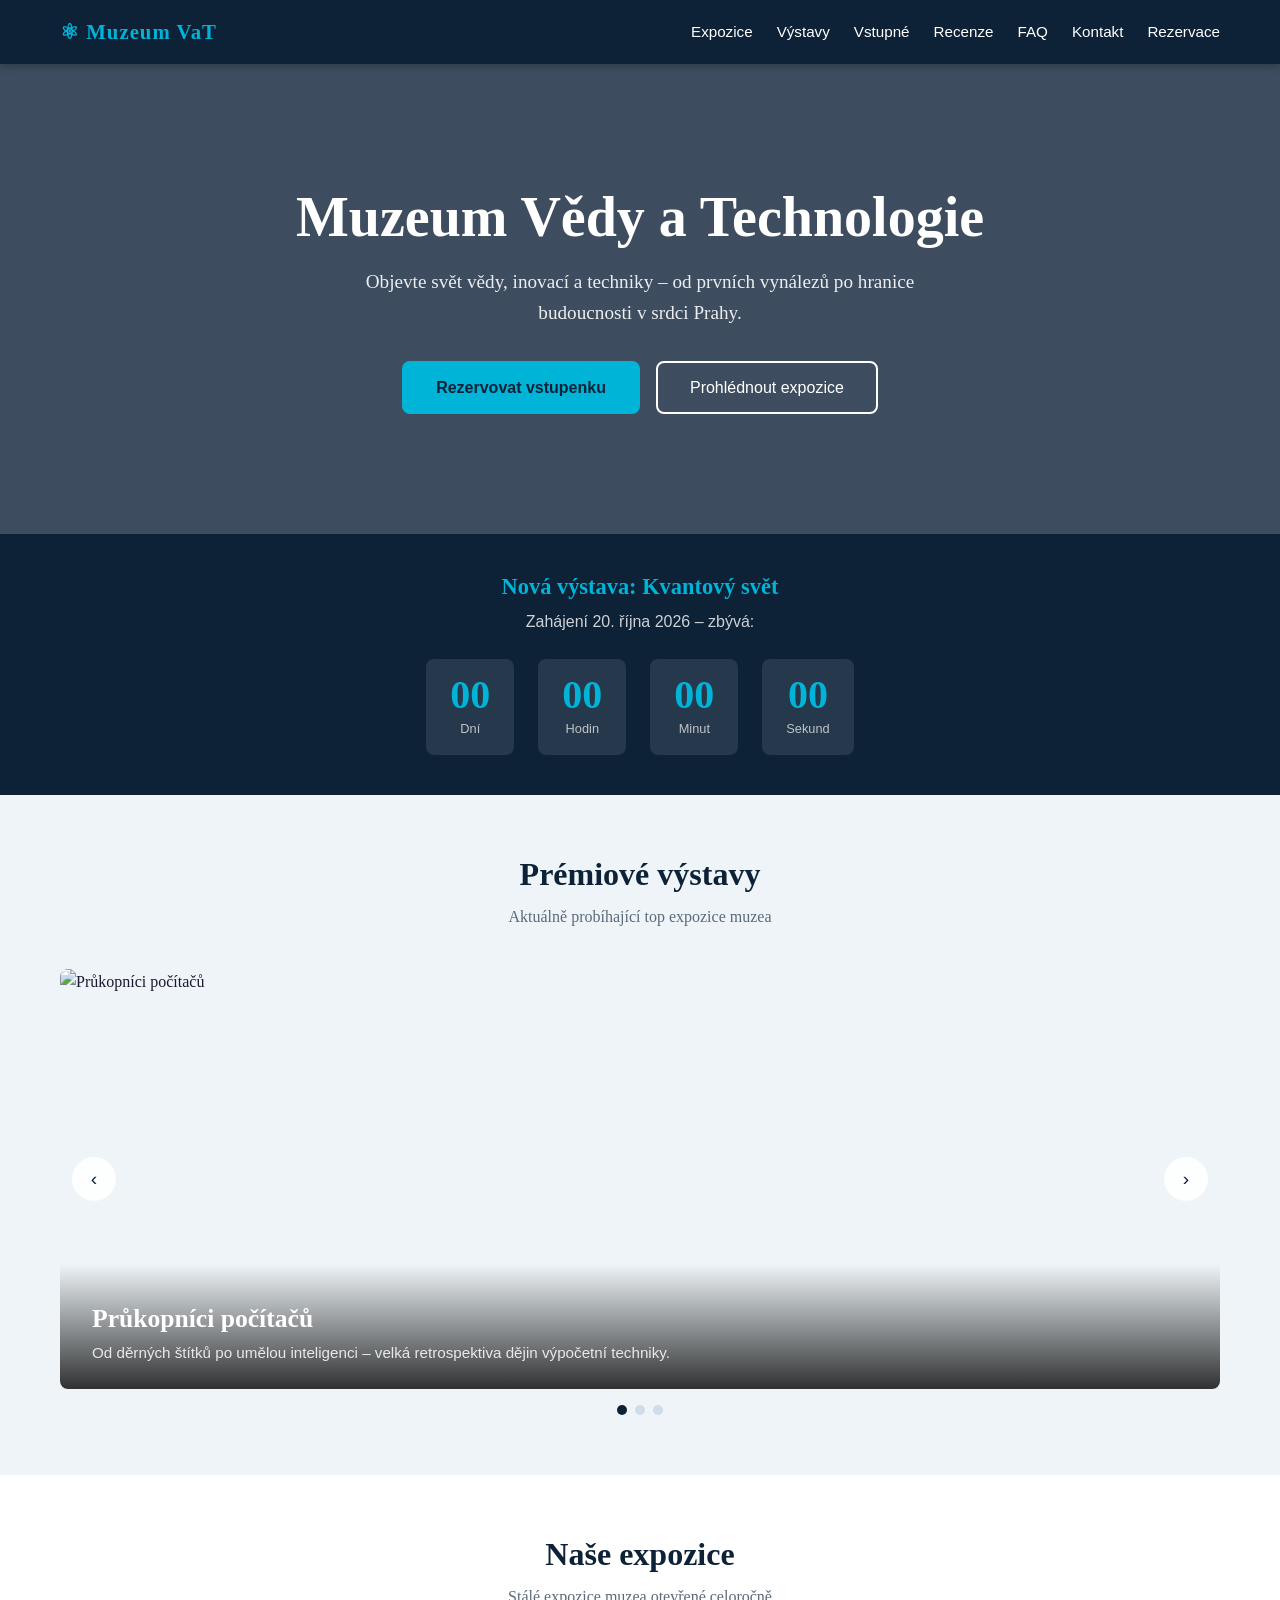
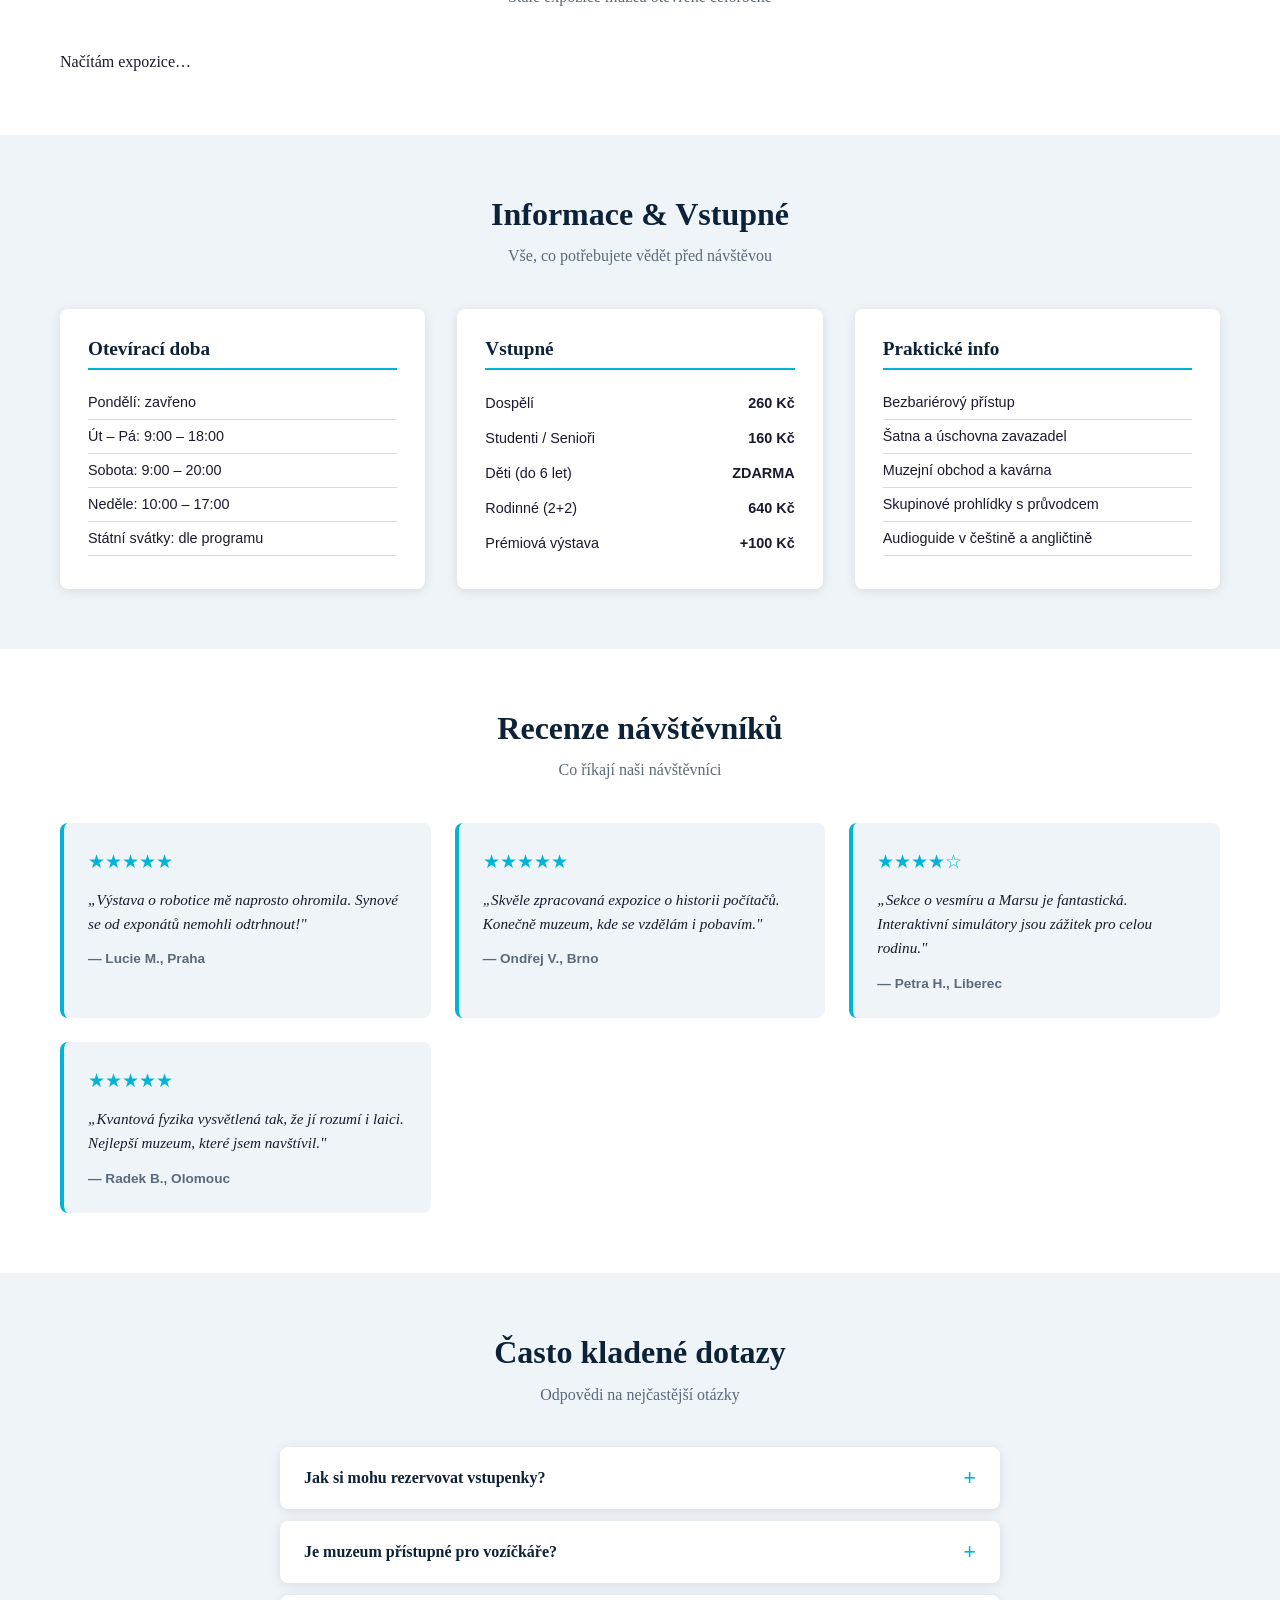
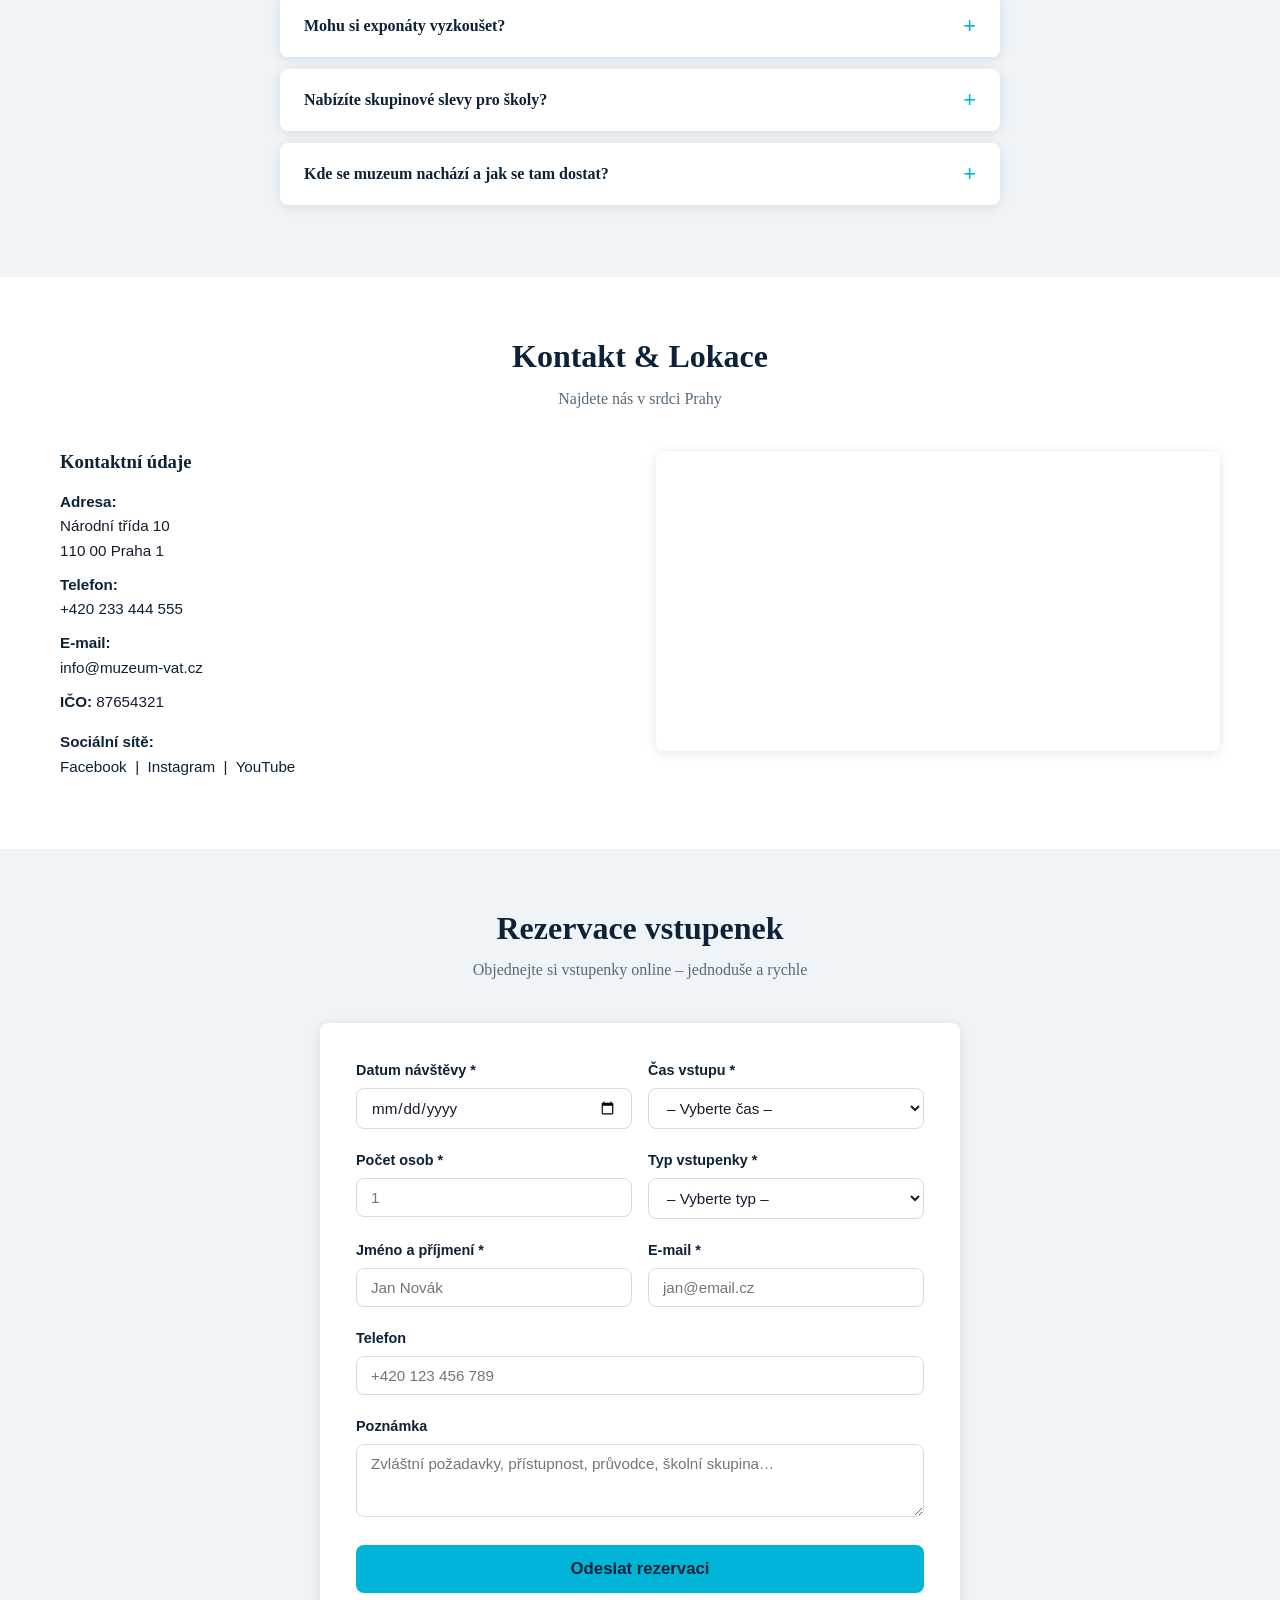
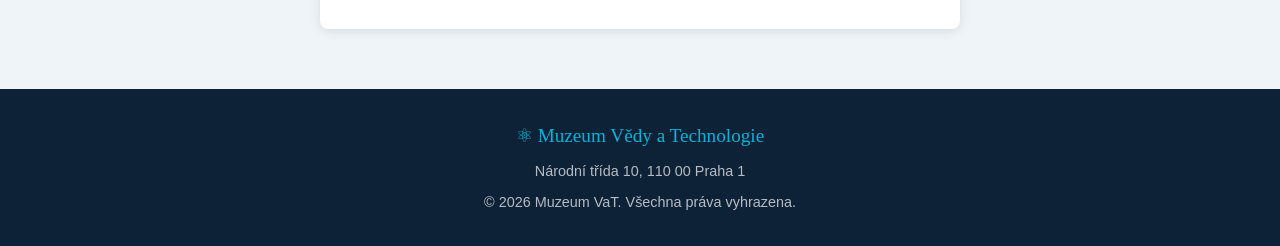
==== web/index.html @ 231e610b "Add files via upload" ====
<!DOCTYPE html>
<html lang="cs">
<head>
  <meta charset="UTF-8">
  <meta name="viewport" content="width=device-width, initial-scale=1.0">
  <title>Muzeum Vědy a Technologie – Expozice a Výstavy</title>
  <link rel="stylesheet" href="style.css">
</head>
<body>

  <!-- ===================== NAVIGATION ===================== -->
  <nav>
    <div class="container">
      <span class="nav-logo">⚛ Muzeum VaT</span>
      <ul class="nav-links" id="navLinks">
        <li><a href="#expo">Expozice</a></li>
        <li><a href="#premium">Výstavy</a></li>
        <li><a href="#info">Vstupné</a></li>
        <li><a href="#reviews">Recenze</a></li>
        <li><a href="#faq">FAQ</a></li>
        <li><a href="#contact">Kontakt</a></li>
        <li><a href="#reservation">Rezervace</a></li>
      </ul>
      <button class="hamburger" id="hamburger" aria-label="Otevřít menu">
        <span></span><span></span><span></span>
      </button>
    </div>
  </nav>

  <!-- ===================== HERO ===================== -->
  <section id="hero">
    <h1>Muzeum Vědy a Technologie</h1>
    <p>Objevte svět vědy, inovací a techniky – od prvních vynálezů po hranice budoucnosti v srdci Prahy.</p>
    <a href="#reservation" class="btn btn-primary">Rezervovat vstupenku</a>
    <a href="#expo" class="btn btn-outline">Prohlédnout expozice</a>
  </section>

  <!-- ===================== COUNTDOWN ===================== -->
  <div id="countdown">
    <h2>Nová výstava: Kvantový svět</h2>
    <p id="countdown-text">Zahájení 20. října 2026 – zbývá:</p>
    <div class="countdown-grid">
      <div class="countdown-box">
        <div class="num" id="cd-days">00</div>
        <div class="label">Dní</div>
      </div>
      <div class="countdown-box">
        <div class="num" id="cd-hours">00</div>
        <div class="label">Hodin</div>
      </div>
      <div class="countdown-box">
        <div class="num" id="cd-minutes">00</div>
        <div class="label">Minut</div>
      </div>
      <div class="countdown-box">
        <div class="num" id="cd-seconds">00</div>
        <div class="label">Sekund</div>
      </div>
    </div>
  </div>

  <!-- ===================== PREMIUM CAROUSEL ===================== -->
  <section id="premium">
    <div class="container">
      <h2 class="section-title">Prémiové výstavy</h2>
      <p class="section-subtitle">Aktuálně probíhající top expozice muzea</p>

      <div class="carousel-wrapper">
        <button class="carousel-btn prev" aria-label="Předchozí">&#8249;</button>
        <div class="carousel-track">

          <div class="carousel-slide">
            <img src="https://images.unsplash.com/photo-1518770660439-4636190af475?w=1200" alt="Průkopníci počítačů">
            <div class="carousel-caption">
              <h3>Průkopníci počítačů</h3>
              <p>Od děrných štítků po umělou inteligenci – velká retrospektiva dějin výpočetní techniky.</p>
            </div>
          </div>

          <div class="carousel-slide">
            <img src="https://images.unsplash.com/photo-1446776653964-20c1d3a81b06?w=1200" alt="Mars a dál">
            <div class="carousel-caption">
              <h3>Mars a dál</h3>
              <p>Interaktivní výstava o budoucnosti meziplanetárního cestování a kolonizaci vesmíru.</p>
            </div>
          </div>

          <div class="carousel-slide">
            <img src="https://images.unsplash.com/photo-1485827404703-89b55fcc595e?w=1200" alt="Roboti mezi námi">
            <div class="carousel-caption">
              <h3>Roboti mezi námi</h3>
              <p>Živé demonstrace robotických systémů a pohled na automatizaci průmyslu i každodenního života.</p>
            </div>
          </div>

        </div>
        <button class="carousel-btn next" aria-label="Další">&#8250;</button>
      </div>

      <div class="carousel-dots">
        <span class="active"></span>
        <span></span>
        <span></span>
      </div>
    </div>
  </section>

  <!-- ===================== EXPOZICE (z CSV) ===================== -->
  <section id="expo">
    <div class="container">
      <h2 class="section-title">Naše expozice</h2>
      <p class="section-subtitle">Stálé expozice muzea otevřené celoročně</p>
      <div class="expo-grid" id="expo-grid">
        <p>Načítám expozice…</p>
      </div>
    </div>
  </section>

  <!-- ===================== INFO / VSTUPNÉ ===================== -->
  <section id="info">
    <div class="container">
      <h2 class="section-title">Informace & Vstupné</h2>
      <p class="section-subtitle">Vše, co potřebujete vědět před návštěvou</p>

      <div class="info-grid">

        <div class="info-box">
          <h3>Otevírací doba</h3>
          <ul>
            <li>Pondělí: zavřeno</li>
            <li>Út – Pá: 9:00 – 18:00</li>
            <li>Sobota: 9:00 – 20:00</li>
            <li>Neděle: 10:00 – 17:00</li>
            <li>Státní svátky: dle programu</li>
          </ul>
        </div>

        <div class="info-box">
          <h3>Vstupné</h3>
          <table>
            <tr><td>Dospělí</td><td>260 Kč</td></tr>
            <tr><td>Studenti / Senioři</td><td>160 Kč</td></tr>
            <tr><td>Děti (do 6 let)</td><td>ZDARMA</td></tr>
            <tr><td>Rodinné (2+2)</td><td>640 Kč</td></tr>
            <tr><td>Prémiová výstava</td><td>+100 Kč</td></tr>
          </table>
        </div>

        <div class="info-box">
          <h3>Praktické info</h3>
          <ul>
            <li>Bezbariérový přístup</li>
            <li>Šatna a úschovna zavazadel</li>
            <li>Muzejní obchod a kavárna</li>
            <li>Skupinové prohlídky s průvodcem</li>
            <li>Audioguide v češtině a angličtině</li>
          </ul>
        </div>

      </div>
    </div>
  </section>

  <!-- ===================== RECENZE ===================== -->
  <section id="reviews">
    <div class="container">
      <h2 class="section-title">Recenze návštěvníků</h2>
      <p class="section-subtitle">Co říkají naši návštěvníci</p>

      <div class="reviews-grid">

        <div class="review-card">
          <div class="review-stars">★★★★★</div>
          <p class="review-text">„Výstava o robotice mě naprosto ohromila. Synové se od exponátů nemohli odtrhnout!"</p>
          <div class="review-author">— Lucie M., Praha</div>
        </div>

        <div class="review-card">
          <div class="review-stars">★★★★★</div>
          <p class="review-text">„Skvěle zpracovaná expozice o historii počítačů. Konečně muzeum, kde se vzdělám i pobavím."</p>
          <div class="review-author">— Ondřej V., Brno</div>
        </div>

        <div class="review-card">
          <div class="review-stars">★★★★☆</div>
          <p class="review-text">„Sekce o vesmíru a Marsu je fantastická. Interaktivní simulátory jsou zážitek pro celou rodinu."</p>
          <div class="review-author">— Petra H., Liberec</div>
        </div>

        <div class="review-card">
          <div class="review-stars">★★★★★</div>
          <p class="review-text">„Kvantová fyzika vysvětlená tak, že jí rozumí i laici. Nejlepší muzeum, které jsem navštívil."</p>
          <div class="review-author">— Radek B., Olomouc</div>
        </div>

      </div>
    </div>
  </section>

  <!-- ===================== FAQ ===================== -->
  <section id="faq">
    <div class="container">
      <h2 class="section-title">Často kladené dotazy</h2>
      <p class="section-subtitle">Odpovědi na nejčastější otázky</p>

      <div class="faq-list">

        <div class="faq-item">
          <button class="faq-question">Jak si mohu rezervovat vstupenky?</button>
          <div class="faq-answer">Vstupenky lze rezervovat online prostřednictvím formuláře na této stránce, telefonicky nebo osobně na pokladně muzea.</div>
        </div>

        <div class="faq-item">
          <button class="faq-question">Je muzeum přístupné pro vozíčkáře?</button>
          <div class="faq-answer">Ano, celé muzeum je plně bezbariérové. K dispozici jsou výtahy, rampy a speciálně upravené toalety.</div>
        </div>

        <div class="faq-item">
          <button class="faq-question">Mohu si exponáty vyzkoušet?</button>
          <div class="faq-answer">Většina expozic je interaktivní – návštěvníci mohou ovládat simulátory, experimentovat s exponáty a zapojit se do vědeckých pokusů.</div>
        </div>

        <div class="faq-item">
          <button class="faq-question">Nabízíte skupinové slevy pro školy?</button>
          <div class="faq-answer">Ano, pro školní skupiny nabízíme speciální vstupné a doprovodný vzdělávací program. Rezervace je nutná alespoň 5 dní předem.</div>
        </div>

        <div class="faq-item">
          <button class="faq-question">Kde se muzeum nachází a jak se tam dostat?</button>
          <div class="faq-answer">Muzeum se nachází v centru Prahy na Národní třídě 10. Nejbližší stanice metra je Národní třída (linka B). Dostupné také tramvajovými linkami 6, 9 a 18.</div>
        </div>

      </div>
    </div>
  </section>

  <!-- ===================== KONTAKT & MAPA ===================== -->
  <section id="contact">
    <div class="container">
      <h2 class="section-title">Kontakt & Lokace</h2>
      <p class="section-subtitle">Najdete nás v srdci Prahy</p>

      <div class="contact-grid">
        <div class="contact-info">
          <h3>Kontaktní údaje</h3>
          <p><strong>Adresa:</strong><br>Národní třída 10<br>110 00 Praha 1</p>
          <p><strong>Telefon:</strong><br><a href="tel:+420233444555">+420 233 444 555</a></p>
          <p><strong>E-mail:</strong><br><a href="mailto:info@muzeum-vat.cz">info@muzeum-vat.cz</a></p>
          <p><strong>IČO:</strong> 87654321</p>
          <p style="margin-top:16px;"><strong>Sociální sítě:</strong><br>
            <a href="#">Facebook</a> &nbsp;|&nbsp;
            <a href="#">Instagram</a> &nbsp;|&nbsp;
            <a href="#">YouTube</a>
          </p>
        </div>

        <div class="map-placeholder">
          <!-- OpenStreetMap embed – Národní třída, Praha -->
          <iframe
            src="https://www.openstreetmap.org/export/embed.html?bbox=14.412%2C50.079%2C14.426%2C50.084&layer=mapnik&marker=50.0815%2C14.4185"
            title="Mapa – Muzeum Vědy a Technologie"
            allowfullscreen
            loading="lazy">
          </iframe>
        </div>
      </div>
    </div>
  </section>

  <!-- ===================== REZERVACE ===================== -->
  <section id="reservation">
    <div class="container">
      <h2 class="section-title">Rezervace vstupenek</h2>
      <p class="section-subtitle">Objednejte si vstupenky online – jednoduše a rychle</p>

      <div class="form-wrapper">
        <form id="reservationForm" novalidate>

          <div class="form-row">
            <div class="form-group">
              <label for="visit-date">Datum návštěvy *</label>
              <input type="date" id="visit-date" name="visit-date" min="2025-01-01" required>
            </div>
            <div class="form-group">
              <label for="visit-time">Čas vstupu *</label>
              <select id="visit-time" name="visit-time" required>
                <option value="">– Vyberte čas –</option>
                <option>09:00</option>
                <option>10:00</option>
                <option>11:00</option>
                <option>12:00</option>
                <option>13:00</option>
                <option>14:00</option>
                <option>15:00</option>
                <option>16:00</option>
              </select>
            </div>
          </div>

          <div class="form-row">
            <div class="form-group">
              <label for="people">Počet osob *</label>
              <input type="number" id="people" name="people" min="1" max="50" placeholder="1" required>
            </div>
            <div class="form-group">
              <label for="ticket-type">Typ vstupenky *</label>
              <select id="ticket-type" name="ticket-type" required>
                <option value="">– Vyberte typ –</option>
                <option value="adult">Dospělí (260 Kč)</option>
                <option value="student">Student / Senior (160 Kč)</option>
                <option value="child">Dítě do 6 let (zdarma)</option>
                <option value="family">Rodinné (640 Kč)</option>
                <option value="premium">Prémiová výstava (+100 Kč)</option>
              </select>
            </div>
          </div>

          <div class="form-row">
            <div class="form-group">
              <label for="contact-name">Jméno a příjmení *</label>
              <input type="text" id="contact-name" name="contact-name" placeholder="Jan Novák" required>
            </div>
            <div class="form-group">
              <label for="contact-email">E-mail *</label>
              <input type="email" id="contact-email" name="contact-email" placeholder="jan@email.cz" required>
            </div>
          </div>

          <div class="form-group">
            <label for="contact-phone">Telefon</label>
            <input type="tel" id="contact-phone" name="contact-phone" placeholder="+420 123 456 789">
          </div>

          <div class="form-group">
            <label for="note">Poznámka</label>
            <textarea id="note" name="note" rows="3" placeholder="Zvláštní požadavky, přístupnost, průvodce, školní skupina…"></textarea>
          </div>

          <button type="submit" class="btn btn-primary" style="width:100%;font-size:1.05rem;">
            Odeslat rezervaci
          </button>

          <div class="form-success" id="form-success">
            ✓ Rezervace byla úspěšně odeslána! Potvrzení vám přijde na e-mail.
          </div>

        </form>
      </div>
    </div>
  </section>

  <!-- ===================== FOOTER ===================== -->
  <footer>
    <div class="footer-logo">⚛ Muzeum Vědy a Technologie</div>
    <p>Národní třída 10, 110 00 Praha 1</p>
    <p style="margin-top:8px;">© 2026 Muzeum VaT. Všechna práva vyhrazena.</p>
  </footer>

  <script src="main.js"></script>
</body>
</html>
---- web/style.css ----
/* === GLOBAL === */
*, *::before, *::after { box-sizing: border-box; margin: 0; padding: 0; }

:root {
  --primary: #0d2137;
  --accent: #00b4d8;
  --light: #eef4f8;
  --white: #ffffff;
  --text: #1a1a2e;
  --text-muted: #5a6a7a;
  --border: #d0dce8;
  --radius: 8px;
  --shadow: 0 2px 12px rgba(0,0,0,0.1);
  --nav-height: 64px;
}

html, body {
  max-width: 100%;
  overflow-x: hidden; 
  position: relative;
}

html { scroll-behavior: smooth; }

body {
  font-family: Georgia, 'Times New Roman', serif;
  color: var(--text);
  background: var(--white);
  line-height: 1.6;
}

a { color: var(--primary); text-decoration: none; }
a:hover { color: var(--accent); }

img { max-width: 100%; display: block; }

h1, h2, h3 { line-height: 1.2; }

.container {
  max-width: 1200px;
  margin: 0 auto;
  padding: 0 20px;
}

section { padding: 60px 0; }

.section-title {
  font-size: 2rem;
  color: var(--primary);
  margin-bottom: 10px;
  text-align: center;
}

.section-subtitle {
  text-align: center;
  color: var(--text-muted);
  margin-bottom: 40px;
}

/* === NAVIGATION === */
nav {
  position: sticky;
  top: 0;
  z-index: 1000;
  background: var(--primary);
  height: var(--nav-height);
  display: flex;
  align-items: center;
  box-shadow: 0 2px 8px rgba(0,0,0,0.3);
}

nav .container {
  display: flex;
  justify-content: space-between;
  align-items: center;
  width: 100%;
}

.nav-logo {
  font-size: 1.3rem;
  font-weight: bold;
  color: var(--accent);
  letter-spacing: 1px;
}

.nav-links {
  display: flex;
  gap: 24px;
  list-style: none;
}

.nav-links a {
  color: var(--white);
  font-size: 0.95rem;
  transition: color 0.2s;
  font-family: Arial, sans-serif;
}

.nav-links a:hover { color: var(--accent); }

.hamburger {
  display: none;
  flex-direction: column;
  gap: 5px;
  cursor: pointer;
  background: none;
  border: none;
  padding: 4px;
}

.hamburger span {
  display: block;
  width: 24px;
  height: 2px;
  background: var(--white);
  transition: 0.3s;
}

/* === HERO === */
#hero {
  background: linear-gradient(rgba(13,33,55,0.80), rgba(13,33,55,0.80)),
    url('https://images.unsplash.com/photo-1451187580459-43490279c0fa?w=1400') center/cover no-repeat;
  color: var(--white);
  text-align: center;
  padding: 120px 20px;
}

#hero h1 {
  font-size: clamp(2rem, 5vw, 3.5rem);
  margin-bottom: 16px;
  color: var(--white);
}

#hero p {
  font-size: 1.2rem;
  margin-bottom: 32px;
  opacity: 0.9;
  max-width: 600px;
  margin-left: auto;
  margin-right: auto;
}

.btn {
  display: inline-block;
  padding: 12px 32px;
  border-radius: var(--radius);
  font-size: 1rem;
  cursor: pointer;
  border: 2px solid transparent;
  transition: 0.2s;
  font-family: Arial, sans-serif;
}

.btn-primary {
  background: var(--accent);
  color: var(--primary);
  font-weight: bold;
}

.btn-primary:hover {
  background: transparent;
  border-color: var(--accent);
  color: var(--accent);
}

.btn-outline {
  background: transparent;
  border-color: var(--white);
  color: var(--white);
  margin-left: 12px;
}

.btn-outline:hover {
  background: var(--white);
  color: var(--primary);
}

/* === COUNTDOWN === */
#countdown {
  background: var(--primary);
  color: var(--white);
  padding: 40px 20px;
  text-align: center;
}

#countdown h2 { color: var(--accent); margin-bottom: 8px; font-size: 1.4rem; }
#countdown p { opacity: 0.8; margin-bottom: 24px; font-family: Arial, sans-serif; }

.countdown-grid {
  display: flex;
  justify-content: center;
  gap: 24px;
  flex-wrap: wrap;
}

.countdown-box {
  background: rgba(255,255,255,0.1);
  border-radius: var(--radius);
  padding: 16px 24px;
  min-width: 80px;
}

.countdown-box .num {
  font-size: 2.5rem;
  font-weight: bold;
  color: var(--accent);
  line-height: 1;
}

.countdown-box .label {
  font-size: 0.8rem;
  opacity: 0.7;
  font-family: Arial, sans-serif;
  margin-top: 4px;
}

/* === CAROUSEL === */
#premium { background: var(--light); }

.carousel-wrapper {
  position: relative;
  overflow: hidden;
  width: 100%; 
  border-radius: var(--radius);
}

.carousel-track {
  display: flex;
  transition: transform 0.4s ease;
}

.carousel-slide {
  min-width: 100%;
  position: relative;
}

.carousel-slide img {
  width: 100%;
  height: 420px;
  object-fit: cover;
}

.carousel-caption {
  position: absolute;
  bottom: 0;
  left: 0; right: 0;
  background: linear-gradient(transparent, rgba(0,0,0,0.8));
  color: var(--white);
  padding: 40px 32px 24px;
}

.carousel-caption h3 { font-size: 1.6rem; margin-bottom: 6px; }
.carousel-caption p { font-size: 0.95rem; opacity: 0.85; font-family: Arial, sans-serif; }

.carousel-btn {
  position: absolute;
  top: 50%;
  transform: translateY(-50%);
  background: rgba(255,255,255,0.9);
  border: none;
  width: 44px; height: 44px;
  border-radius: 50%;
  font-size: 1.2rem;
  cursor: pointer;
  z-index: 10;
  color: var(--primary);
  transition: background 0.2s;
}

.carousel-btn:hover { background: var(--accent); color: var(--white); }
.carousel-btn.prev { left: 12px; }
.carousel-btn.next { right: 12px; }

.carousel-dots {
  text-align: center;
  margin-top: 16px;
  display: flex;
  justify-content: center;
  gap: 8px;
}

.carousel-dots span {
  display: inline-block;
  width: 10px; height: 10px;
  border-radius: 50%;
  background: var(--border);
  cursor: pointer;
  transition: background 0.2s;
}

.carousel-dots span.active { background: var(--primary); }

/* === EXPOSITIONS === */
.expo-grid {
  display: grid;
  grid-template-columns: repeat(auto-fill, minmax(280px, 1fr));
  gap: 24px;
}

.expo-card {
  border-radius: var(--radius);
  overflow: hidden;
  box-shadow: var(--shadow);
  background: var(--white);
  transition: transform 0.2s, box-shadow 0.2s;
}

.expo-card:hover {
  transform: translateY(-4px);
  box-shadow: 0 8px 24px rgba(0,0,0,0.15);
}

.expo-card img {
  width: 100%;
  height: 180px;
  object-fit: cover;
}

.expo-card-body {
  padding: 16px;
}

.expo-card-body h3 { font-size: 1.1rem; margin-bottom: 6px; color: var(--primary); }
.expo-card-body p { font-size: 0.9rem; color: var(--text-muted); font-family: Arial, sans-serif; line-height: 1.5; }

.tag {
  display: inline-block;
  background: var(--light);
  color: var(--primary);
  font-size: 0.75rem;
  padding: 2px 10px;
  border-radius: 20px;
  margin-top: 10px;
  font-family: Arial, sans-serif;
  border: 1px solid var(--border);
}

/* === INFO === */
#info { background: var(--light); }

.info-grid {
  display: grid;
  grid-template-columns: repeat(auto-fit, minmax(260px, 1fr));
  gap: 32px;
}

.info-box {
  background: var(--white);
  border-radius: var(--radius);
  padding: 28px;
  box-shadow: var(--shadow);
}

.info-box h3 {
  color: var(--primary);
  margin-bottom: 16px;
  font-size: 1.2rem;
  border-bottom: 2px solid var(--accent);
  padding-bottom: 8px;
}

.info-box table { width: 100%; border-collapse: collapse; font-family: Arial, sans-serif; font-size: 0.9rem; }
.info-box td { padding: 6px 0; }
.info-box td:last-child { text-align: right; font-weight: bold; }

.info-box ul { list-style: none; font-family: Arial, sans-serif; font-size: 0.9rem; }
.info-box ul li { padding: 5px 0; border-bottom: 1px solid var(--border); }

/* === REVIEWS === */
.reviews-grid {
  display: grid;
  grid-template-columns: repeat(auto-fill, minmax(280px, 1fr));
  gap: 24px;
}

.review-card {
  background: var(--light);
  border-radius: var(--radius);
  padding: 24px;
  border-left: 4px solid var(--accent);
}

.review-stars { color: var(--accent); font-size: 1.2rem; margin-bottom: 10px; }
.review-text { font-style: italic; color: var(--text); margin-bottom: 12px; font-size: 0.95rem; }
.review-author { font-family: Arial, sans-serif; font-size: 0.85rem; color: var(--text-muted); font-weight: bold; }

/* === FAQ === */
#faq { background: var(--light); }

.faq-list { max-width: 720px; margin: 0 auto; }

.faq-item {
  background: var(--white);
  border-radius: var(--radius);
  margin-bottom: 12px;
  box-shadow: var(--shadow);
  overflow: hidden;
}

.faq-question {
  width: 100%;
  background: none;
  border: none;
  padding: 18px 24px;
  text-align: left;
  font-size: 1rem;
  font-family: Georgia, serif;
  color: var(--primary);
  cursor: pointer;
  display: flex;
  justify-content: space-between;
  align-items: center;
  font-weight: bold;
}

.faq-question::after { content: '+'; font-size: 1.4rem; color: var(--accent); }
.faq-question.open::after { content: '−'; }

.faq-answer {
  max-height: 0;
  overflow: hidden;
  transition: max-height 0.3s ease;
  font-family: Arial, sans-serif;
  font-size: 0.9rem;
  color: var(--text-muted);
  padding: 0 24px;
  line-height: 1.7;
}

.faq-answer.open { max-height: 200px; padding: 0 24px 18px; }

/* === CONTACT & MAP === */
.contact-grid {
  display: grid;
  grid-template-columns: 1fr 1fr;
  gap: 32px;
  align-items: start;
}

.contact-info { font-family: Arial, sans-serif; }
.contact-info h3 { color: var(--primary); margin-bottom: 16px; font-family: Georgia, serif; }
.contact-info p { margin-bottom: 10px; font-size: 0.95rem; }
.contact-info strong { color: var(--primary); }

.map-placeholder {
  border-radius: var(--radius);
  overflow: hidden;
  box-shadow: var(--shadow);
  height: 300px;
}

.map-placeholder iframe { width: 100%; height: 100%; border: 0; }

/* === RESERVATION FORM === */
#reservation { background: var(--light); }

.form-wrapper {
  max-width: 640px;
  margin: 0 auto;
  background: var(--white);
  border-radius: var(--radius);
  padding: 36px;
  box-shadow: var(--shadow);
}

.form-group { margin-bottom: 20px; }

.form-group label {
  display: block;
  margin-bottom: 6px;
  font-family: Arial, sans-serif;
  font-size: 0.9rem;
  color: var(--primary);
  font-weight: bold;
}

.form-group input,
.form-group select,
.form-group textarea {
  width: 100%;
  padding: 10px 14px;
  border: 1px solid var(--border);
  border-radius: var(--radius);
  font-size: 0.95rem;
  font-family: Arial, sans-serif;
  color: var(--text);
  background: var(--white);
  transition: border-color 0.2s;
}

.form-group input:focus,
.form-group select:focus,
.form-group textarea:focus {
  outline: none;
  border-color: var(--accent);
}

.form-row { display: grid; grid-template-columns: 1fr 1fr; gap: 16px; }

.form-success {
  display: none;
  background: #e0f7fa;
  color: #00695c;
  padding: 16px;
  border-radius: var(--radius);
  text-align: center;
  font-family: Arial, sans-serif;
  margin-top: 16px;
}

/* === FOOTER === */
footer {
  background: var(--primary);
  color: rgba(255,255,255,0.7);
  text-align: center;
  padding: 32px 20px;
  font-family: Arial, sans-serif;
  font-size: 0.9rem;
}

footer .footer-logo { color: var(--accent); font-size: 1.2rem; font-family: Georgia, serif; margin-bottom: 8px; }

/* === RESPONSIVE === */
@media (max-width: 768px) {
  .nav-links {
    display: none;
    flex-direction: column;
    position: absolute;
    top: var(--nav-height);
    left: 0; right: 0;
    background: var(--primary);
    padding: 16px 20px;
    gap: 12px;
  }

  .nav-links.open { display: flex; }
  .hamburger { display: flex; }

  .contact-grid { grid-template-columns: 1fr; }
  .form-row { grid-template-columns: 1fr; }

  #hero { padding: 80px 20px; }
  .btn-outline {
    margin-left: 0;
    margin-top: 10px;
    display: inline-block;
    width: auto;
  }
  .carousel-slide img { height: 260px; }
}

@media (max-width: 576px) {
  section { padding: 40px 0; }
  .section-title { font-size: 1.5rem; }
}
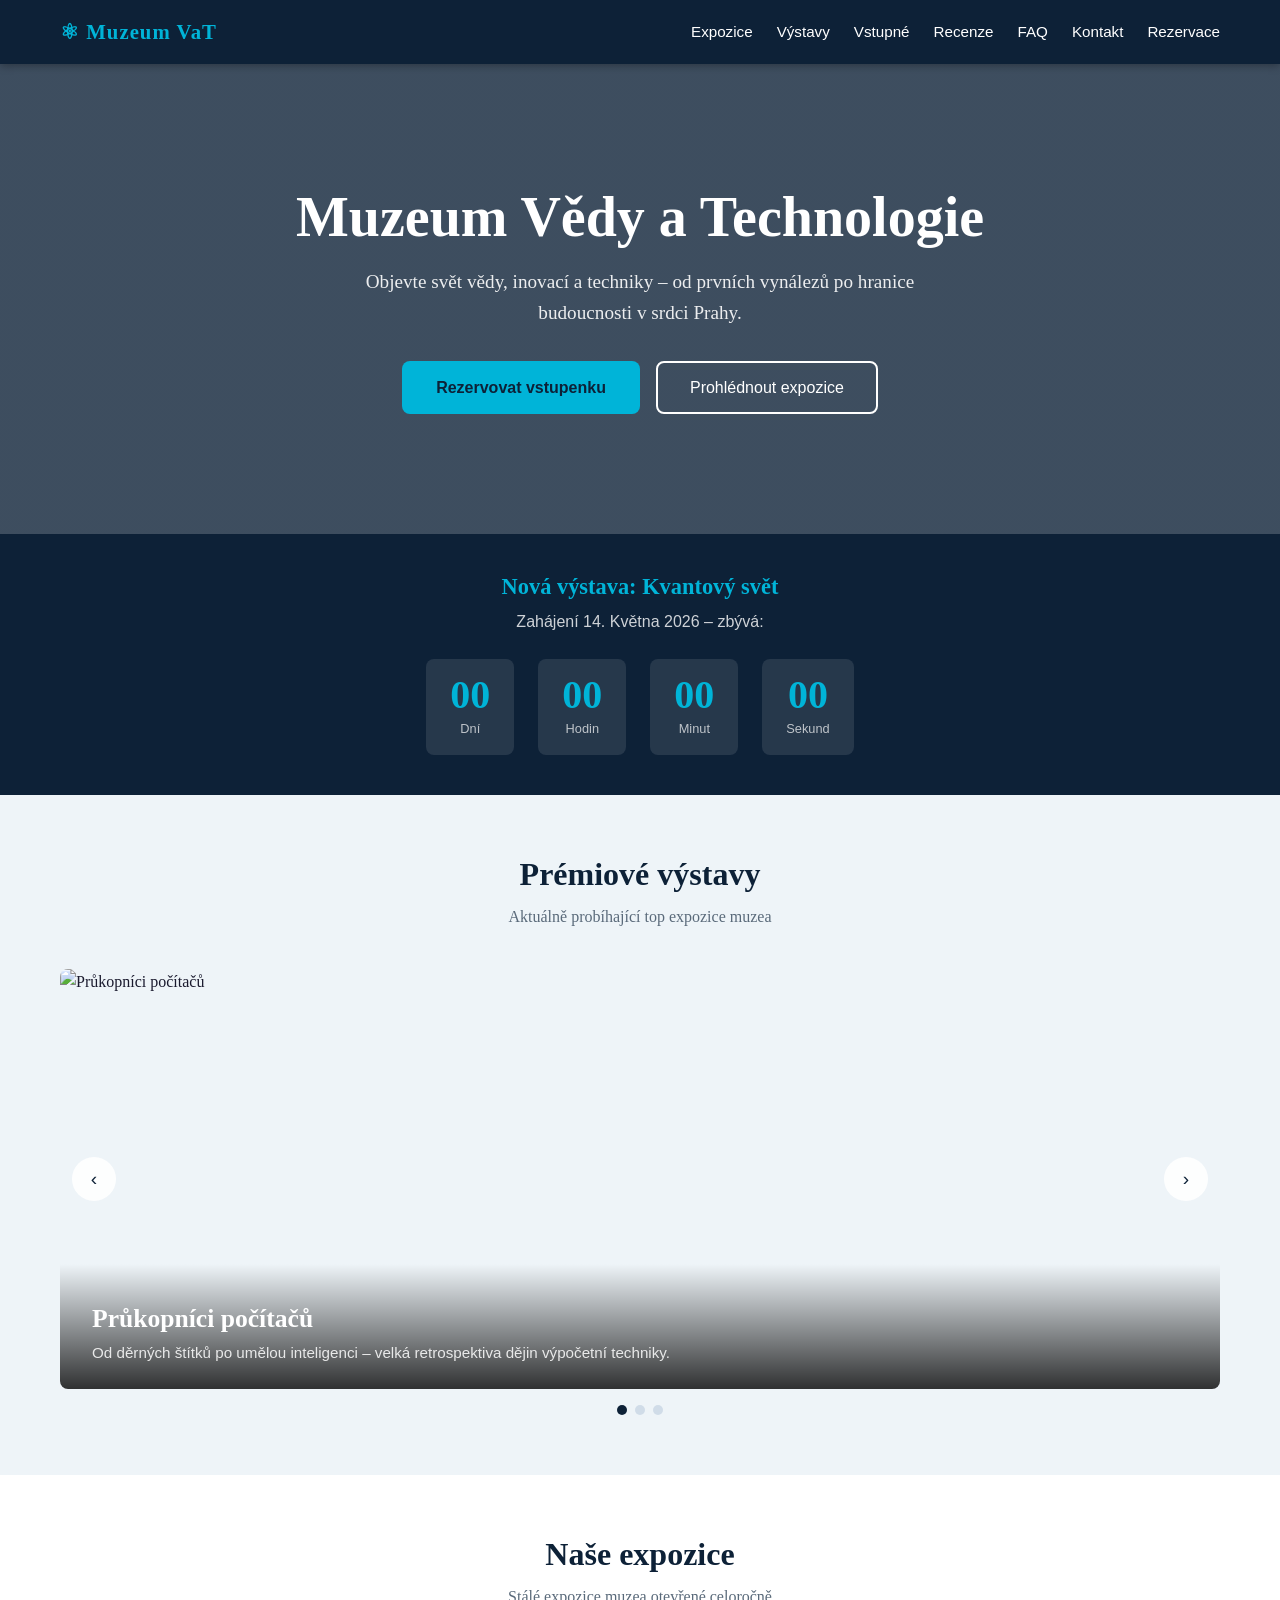
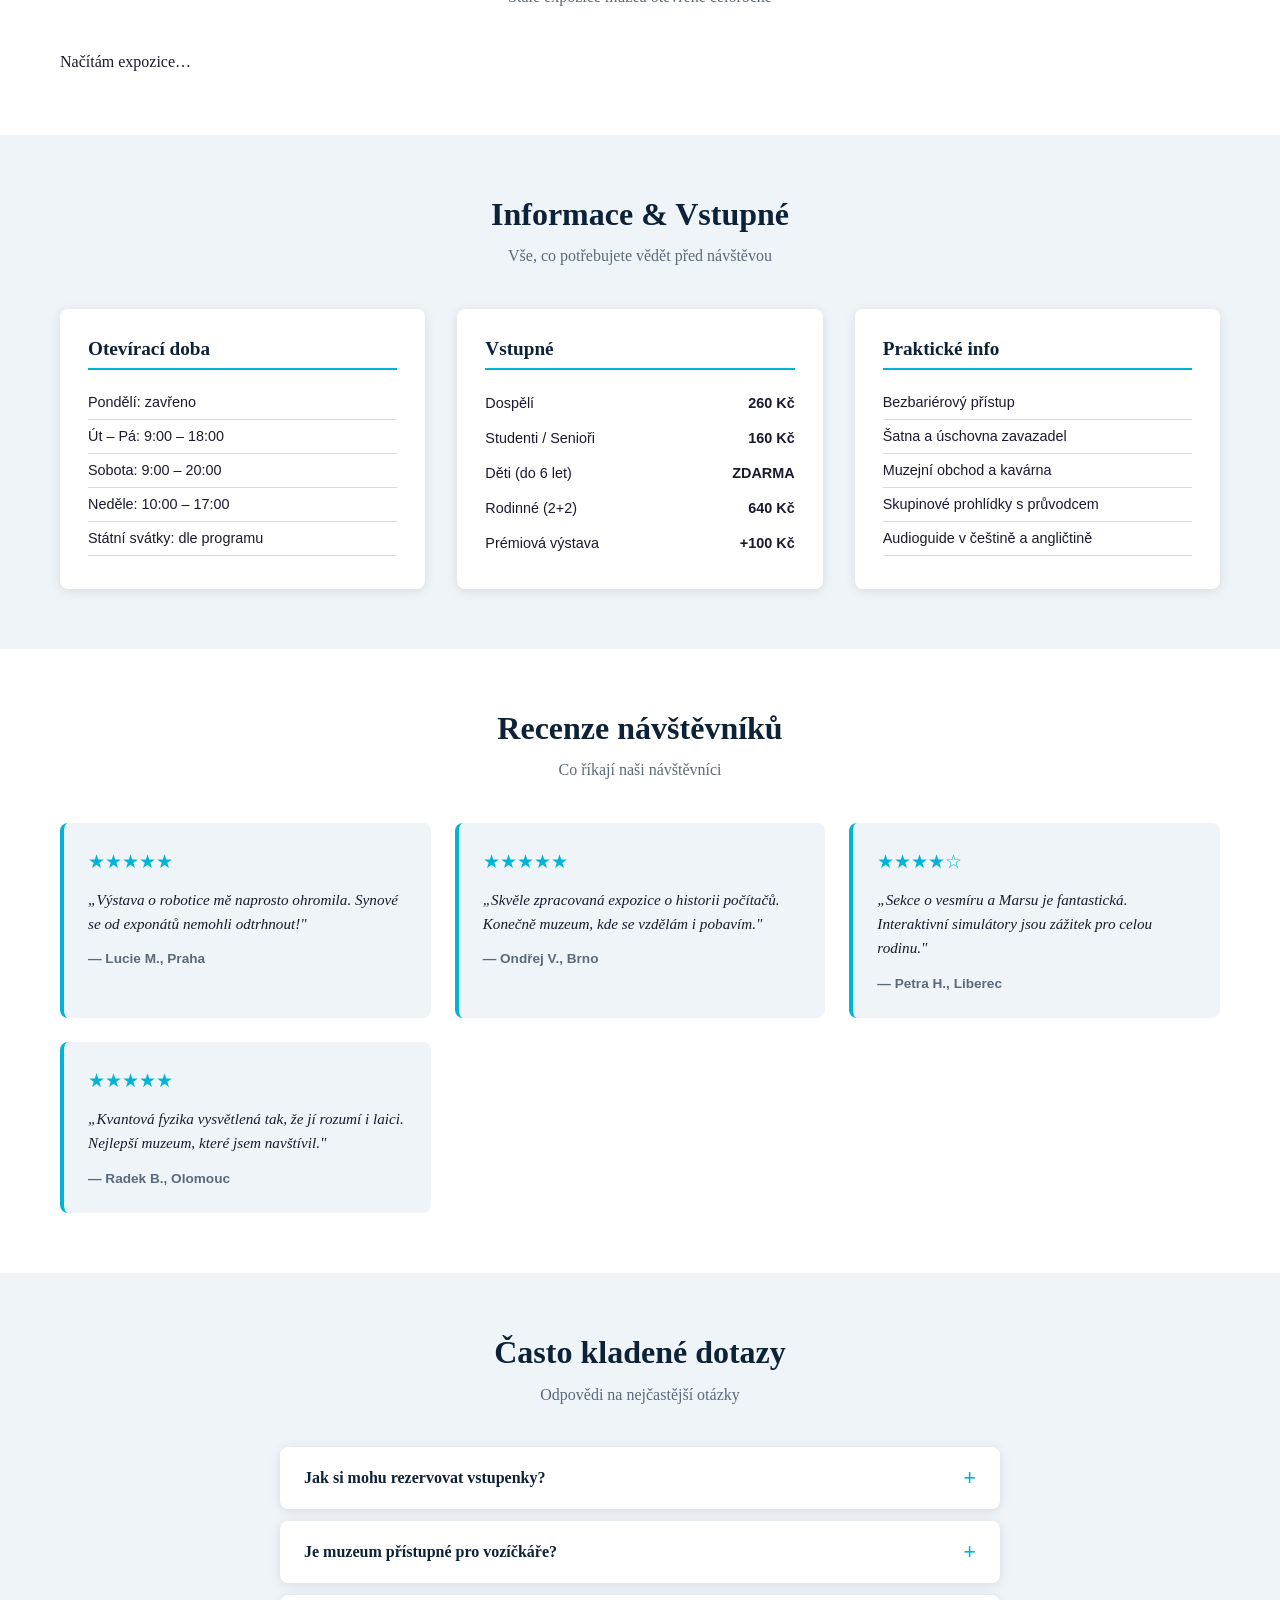
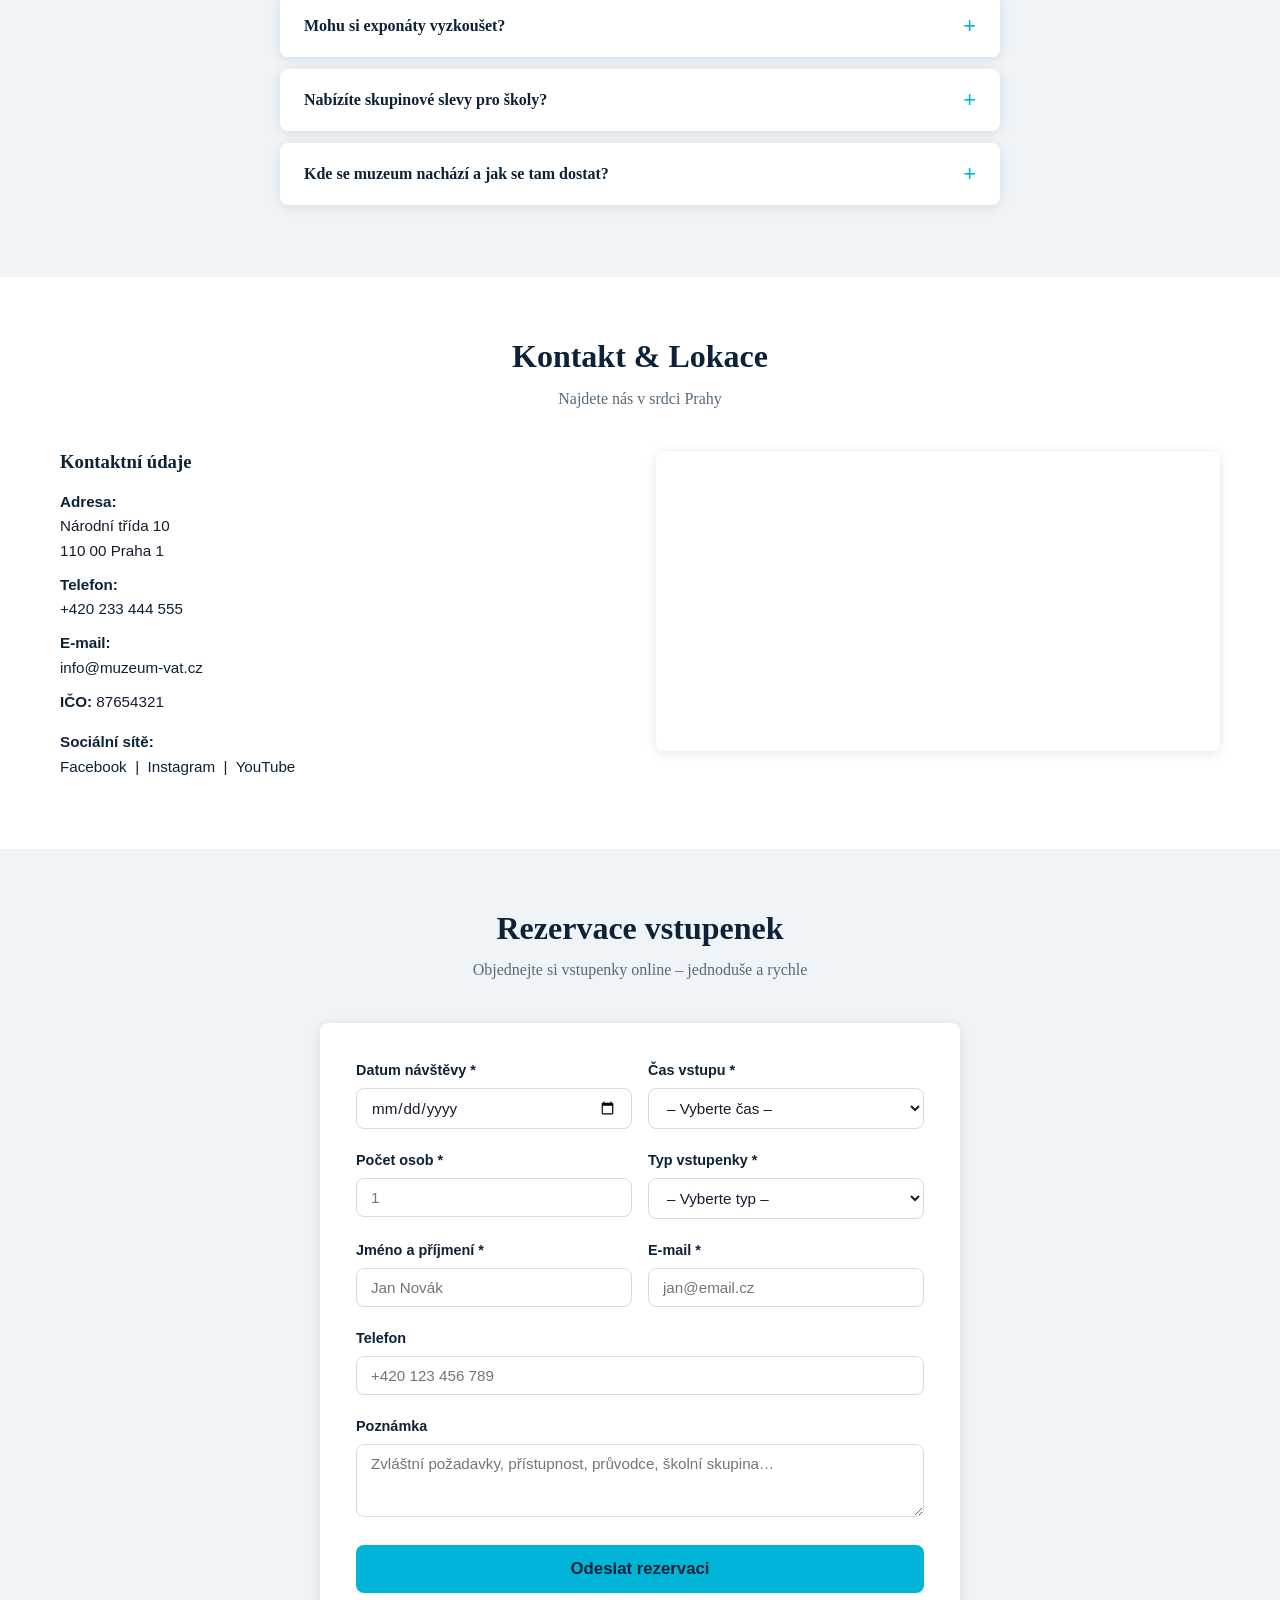
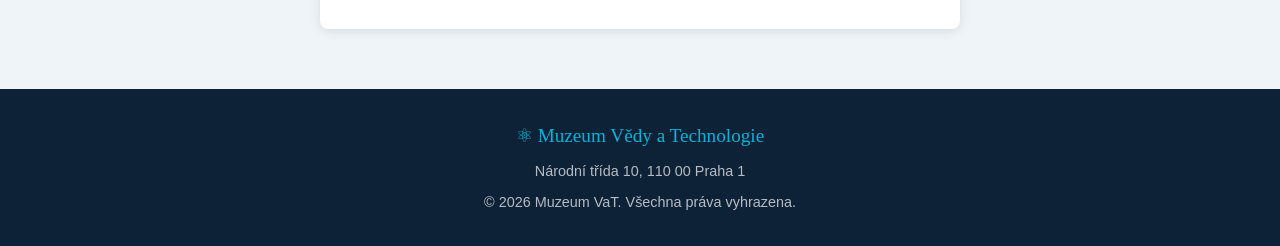
==== commit 4a080ae4: "Add files via upload" ====
--- a/web/index.html
+++ b/web/index.html
@@ -38,7 +38,7 @@
   <!-- ===================== COUNTDOWN ===================== -->
   <div id="countdown">
     <h2>Nová výstava: Kvantový svět</h2>
-    <p id="countdown-text">Zahájení 20. října 2026 – zbývá:</p>
+    <p id="countdown-text">Zahájení 14. Května 2026 – zbývá:</p>
     <div class="countdown-grid">
       <div class="countdown-box">
         <div class="num" id="cd-days">00</div>
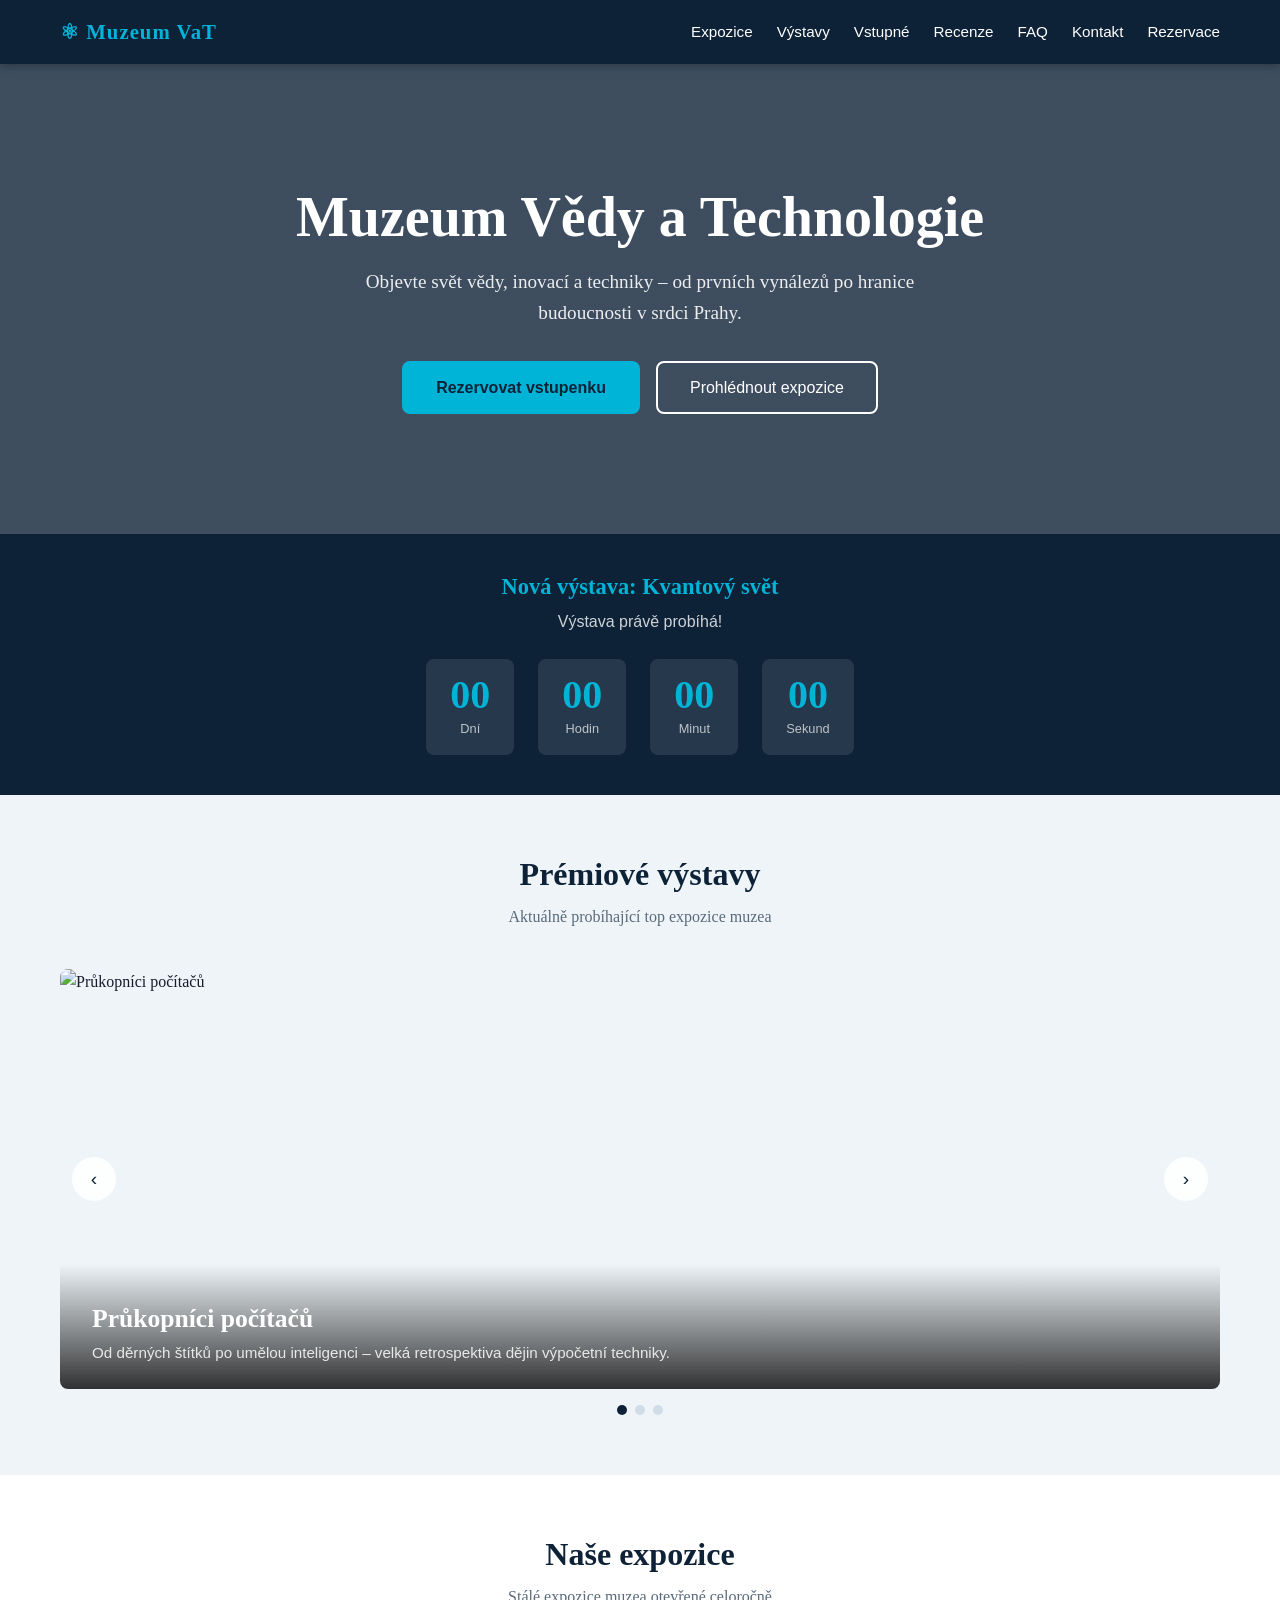
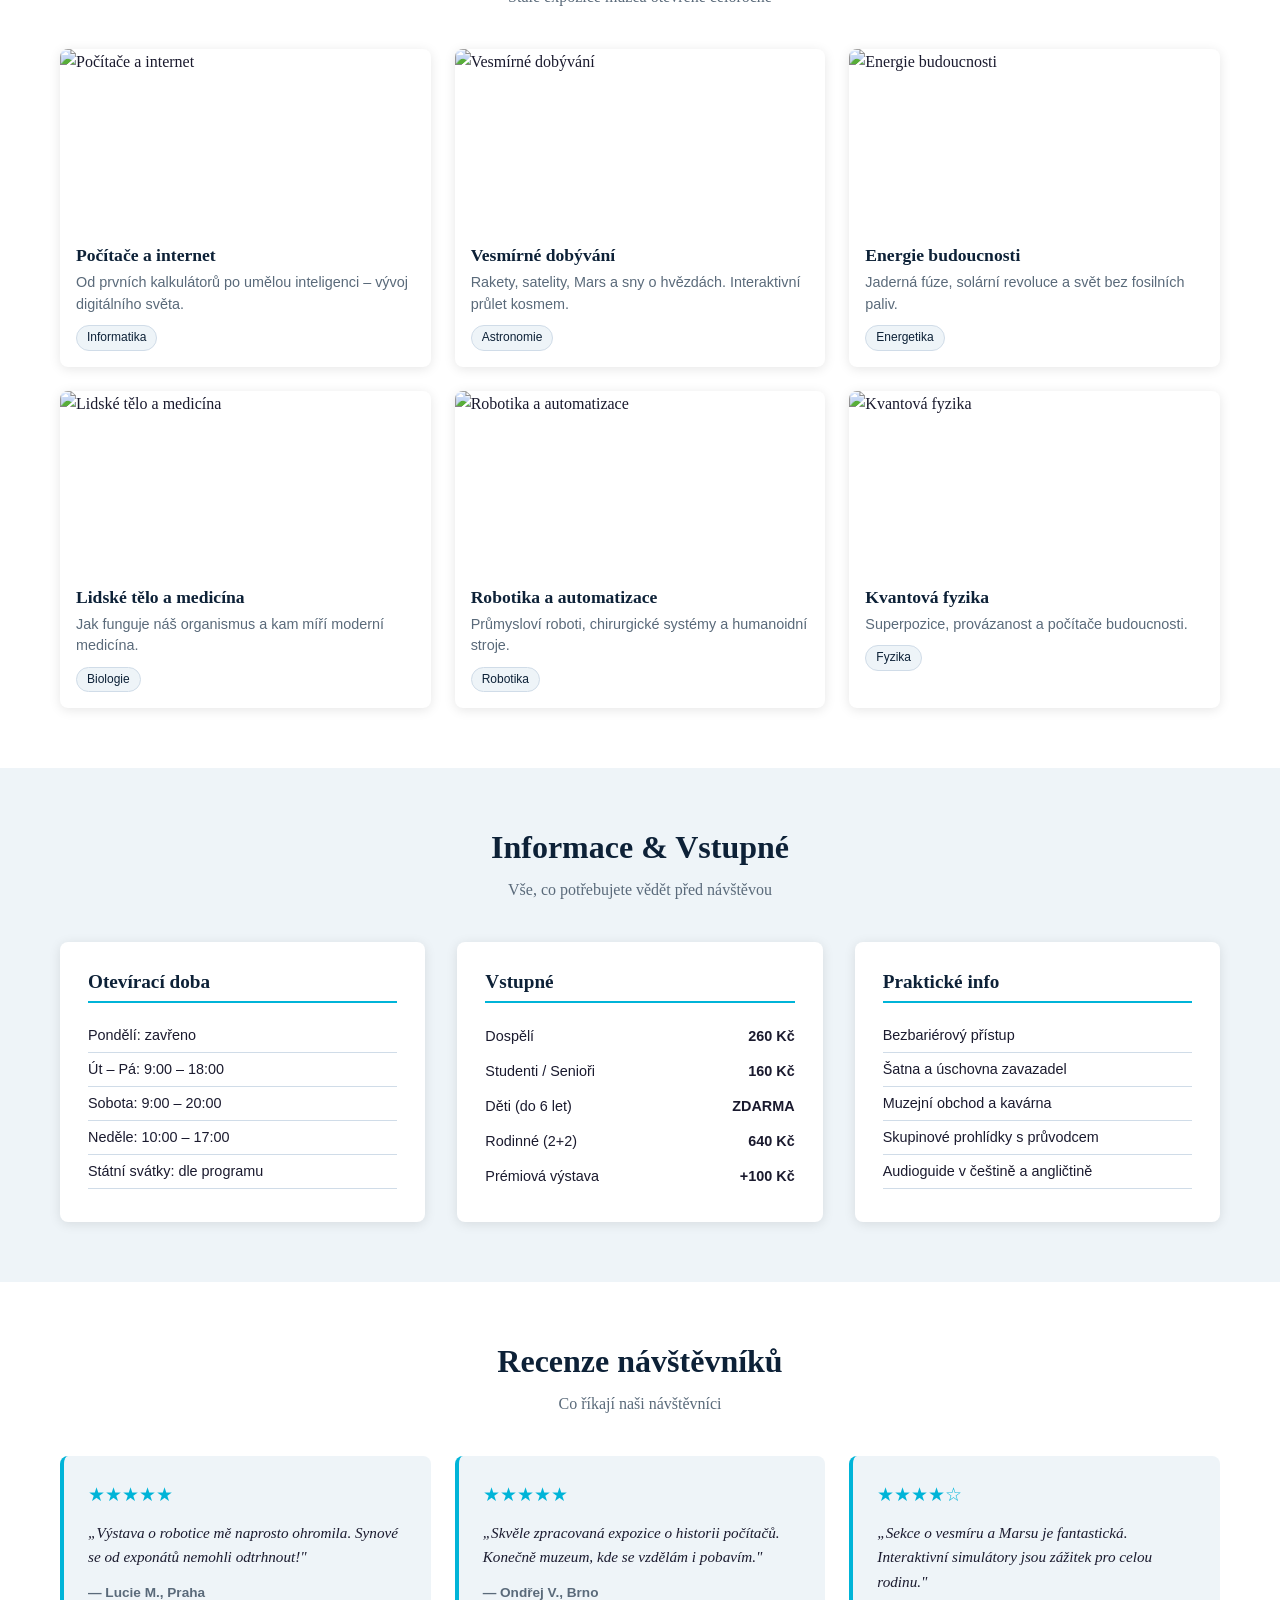
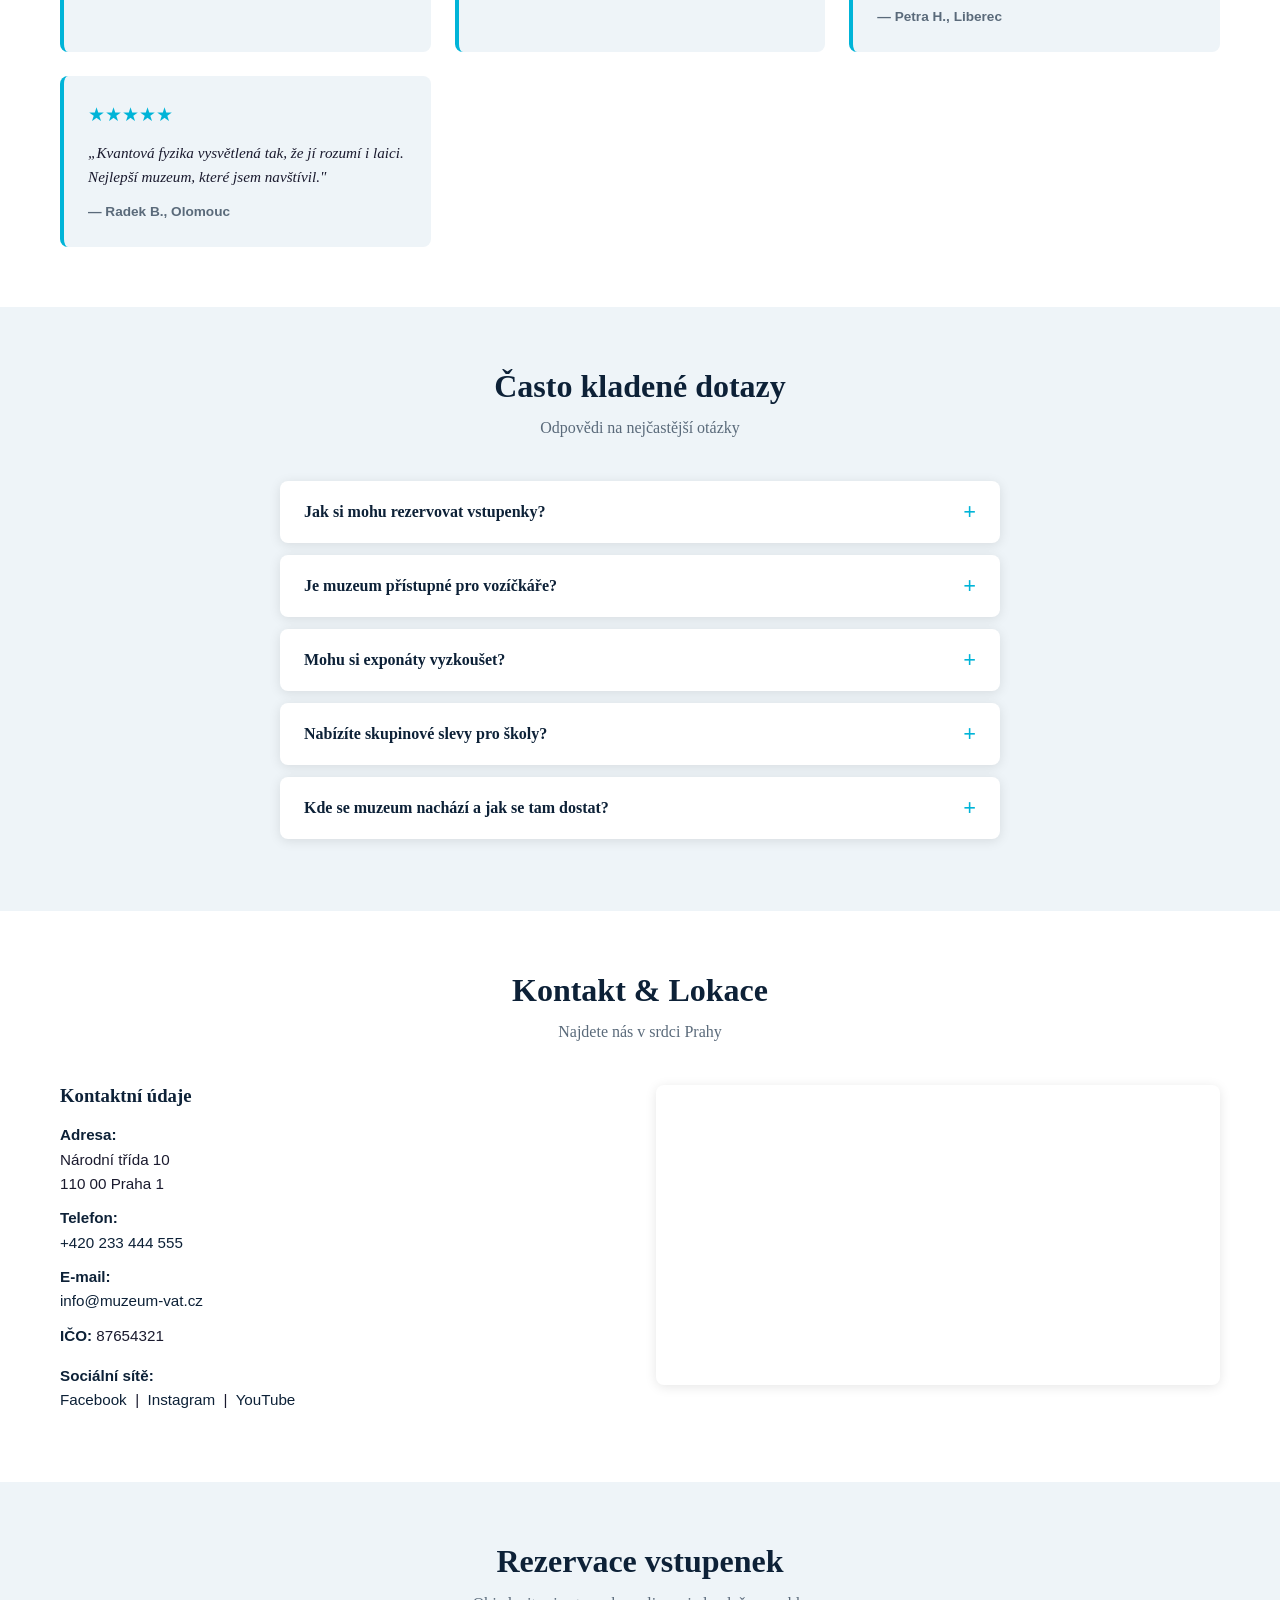
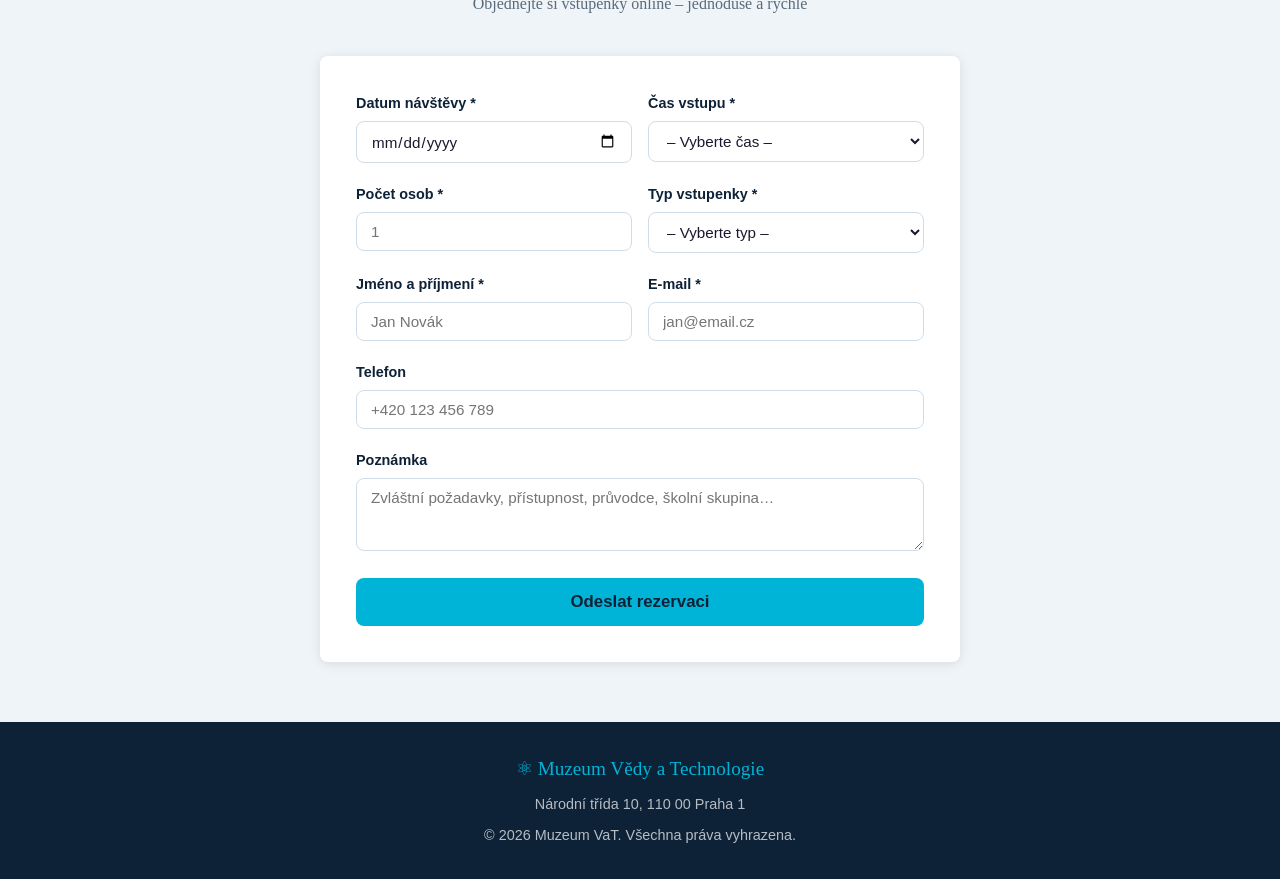
==== commit f6bb33de: "Add files via upload" ====
--- a/web/index.html
+++ b/web/index.html
@@ -38,7 +38,7 @@
   <!-- ===================== COUNTDOWN ===================== -->
   <div id="countdown">
     <h2>Nová výstava: Kvantový svět</h2>
-    <p id="countdown-text">Zahájení 14. Května 2026 – zbývá:</p>
+    <p id="countdown-text">Zahájení 21. Června 2026 – zbývá:</p>
     <div class="countdown-grid">
       <div class="countdown-box">
         <div class="num" id="cd-days">00</div>
@@ -356,6 +356,6 @@
     <p style="margin-top:8px;">© 2026 Muzeum VaT. Všechna práva vyhrazena.</p>
   </footer>
 
-  <script src="main.js"></script>
+  <script src="script.js"></script>
 </body>
 </html>
